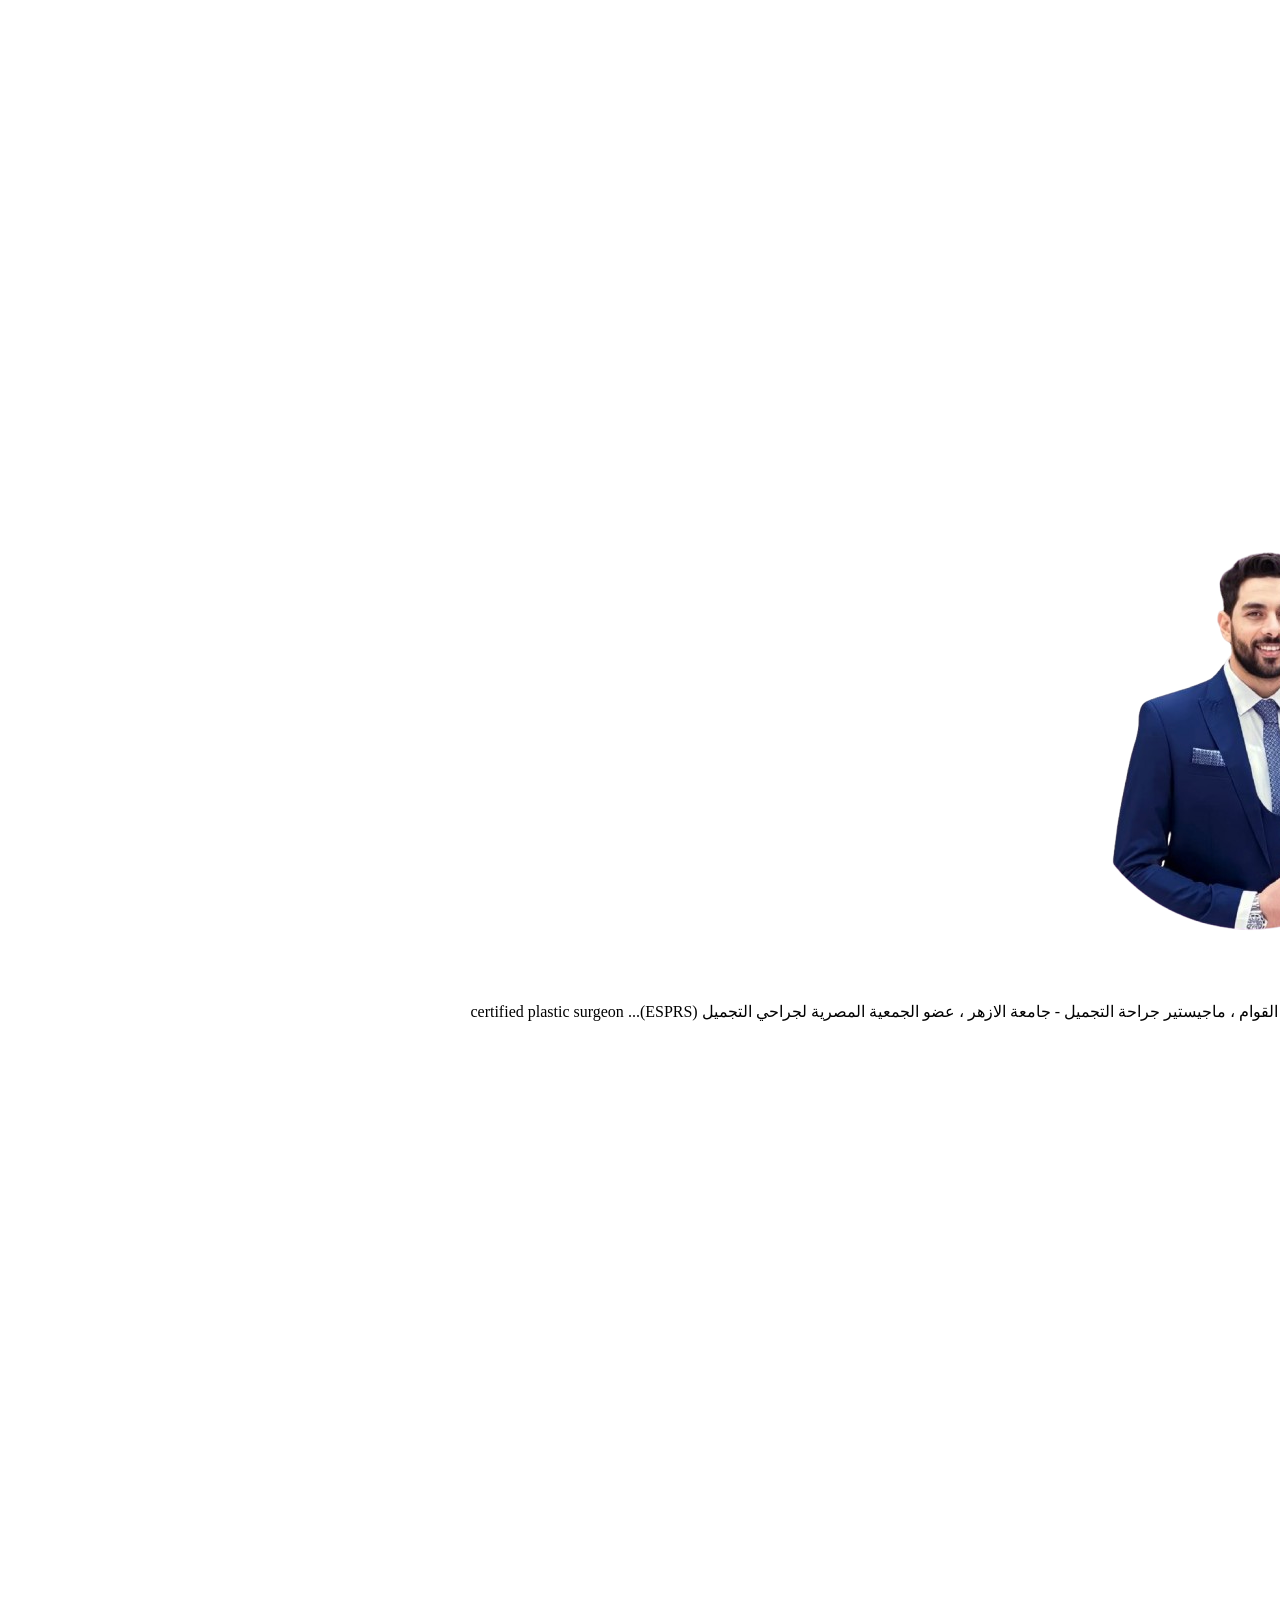
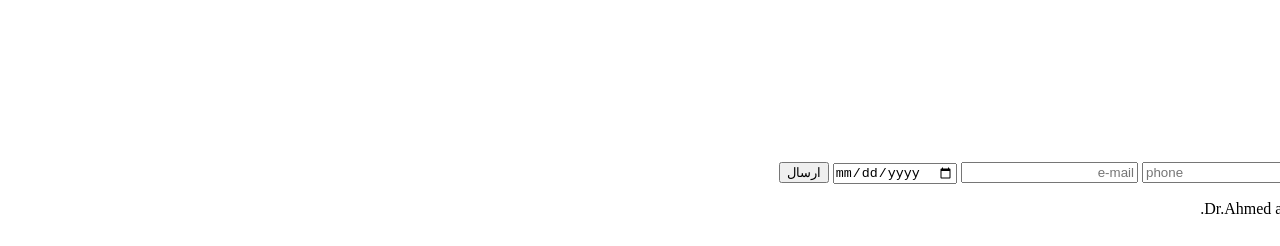
==== index.html @ 18685cf0 "Add files via upload" ====
<!DOCTYPE html>
<html lang="en" dir="rtl">
<head>
    <meta charset="UTF-8">
    <meta name="viewport" content="width=device-width, initial-scale=1.0">
    <title>Dr.Ahmed aborawash | Clinic</title>
    <link rel="icon" href="favicon.ico" type="image/x-icon">
    <link rel="preconnect" href="https://fonts.googleapis.com">
    <link rel="preconnect" href="https://fonts.gstatic.com" crossorigin>
    <link href="https://fonts.googleapis.com/css2?family=Cairo:wght@300;400;600;700&display=swap" rel="stylesheet">
    <link rel="stylesheet" href="https://cdnjs.cloudflare.com/ajax/libs/font-awesome/6.4.0/css/all.min.css">
    <link rel="stylesheet" href="css/style.css">
</head>
<body>

    <div id="loader" class="loader">
        <div class="loader-content">
            <div class="logo-spin">
                <img src="logo.png" alt="Logo" class="logo-img">
            </div>
            <p>Dr.Ahmed aborawash</p>
        </div>
    </div>

    <header id="header">
        <nav class="navbar" id="navbar">
  <div class="logo">أخصائي جراحات تجميلية</div>

  <ul class="nav-links" id="navLinks">
    <li><a href="#home">الصفحة الرئيسية</a></li>
    <li><a href="#about">عنا</a></li>
    <li><a href="#services">خدماتنا</a></li>
    <li><a href="#gallery">معرض الصور</a></li>
    <li><a href="#reviews">آراء عملائنا</a></li>
    <li><a href="#contact">للتواصل</a></li>
  </ul>

  <div class="actions">
    <div class="menu-toggle" id="menuToggle">☰</div>
  </div>
</nav>
    </header>

    <section id="home" class="hero">
        <div class="hero-bg"></div>
        <div class="hero-content">
            <div class="hero-text">
                <h1 class="hero-title">
                    <span class="name" data-text="doctor">د/ أحمد ابو رواش</span>
                </h1>
                <img src="banner.png" alt="doctor" class="banner-img">
                <p>أخصائي جراحات التجميل و تنسيق القوام ، ماجيستير جراحة التجميل - جامعة الازهر ، عضو الجمعية المصرية لجراحي التجميل (ESPRS)... certified plastic surgeon</p>
                <div class="hero-buttons">
                    <a href="#services" class="btn-primary">خدماتنا</a>
                    <a href="#contact" class="btn-secondary">تواصل معنا</a>
                </div>
            </div>
    </section>

    <section id="services" class="services">
        <div class="container">
            <h2 class="section-title">خدماتنا</h2>
            <div class="services-grid">
                <div class="service-card" data-aos="fade-up" data-aos-delay="100">
                    <div class="service-icon">
                        <i class="fas fa-magic"></i>
                    </div>
                    <h3>شد الذراعين</h3>
                    <p>كملي جمالك بذراعين مشدودين مع دكتور أبو رواش أخصائي جراحات التجميل وتنسيق القوام بعميلة شد وشفط دهون الذراعين بأحدث التقنيات وأامنها</p>
                    <a href="https://www.instagram.com/dr_ahmed_aborwash?igsh=MWZnNTU5bG1oaXlvdg%3D%3D" class="service-link">اعرف اكتر</a>
                </div>
                <div class="service-card" data-aos="fade-up" data-aos-delay="200">
                    <div class="service-icon">
                        <i class="fas fa-spa"></i>
                    </div>
                    <h3>نحت البطن والخصر</h3>
                    <p>كملي جمالك ببطن مشدود مع دكتور أبو رواش أخصائي جراحات التجميل وتنسيق القوام بعميلة شد وشفط دهون البطن بأحدث التقنيات وأامنها</p>
                    <a href="https://www.instagram.com/dr_ahmed_aborwash?igsh=MWZnNTU5bG1oaXlvdg%3D%3D" class="service-link">اعرف اكتر</a>
                </div>
                <div class="service-card" data-aos="fade-up" data-aos-delay="300">
                    <div class="service-icon">
                        <i class="fas fa-syringe"></i>
                    </div>
                    <h3>حقن الدهون بالمؤخرة والخفسات</h3>
                    <p>كملي جمالك بساقين مشدودتين مع دكتور أبو رواش أخصائي جراحات التجميل وتنسيق القوام بعميلة شد وشفط دهون الساقين بأحدث التقنيات وأامنها</p>
                    <a href="https://www.instagram.com/dr_ahmed_aborwash?igsh=MWZnNTU5bG1oaXlvdg%3D%3D" class="service-link">اعرف اكتر</a>
                </div>
                <div class="service-card" data-aos="fade-up" data-aos-delay="400">
                    <div class="service-icon">
                        <i class="fas fa-cut"></i>
                    </div>
                    <h3>علاج التثدي</h3>
                    <p>نحت الجسم وعلاج التثدي ، تقدر تشوف نتيجة فورية وتتخلص من كل الدهون العنيدة وتغير صحتك للأفضل</p>
                    <a href="https://www.instagram.com/dr_ahmed_aborwash?igsh=MWZnNTU5bG1oaXlvdg%3D%3D" class="service-link">اعرف اكتر</a>
                </div>
            </div>
        </div>
    </section>

    <section id="about" class="about">
        <div class="container">
            <div class="about-content">
                <div class="about-text" data-aos="fade-right">
                    <h2>لماذا نحن؟</h2>
                    <div class="features">
                        <div class="feature">
                            <i class="fas fa-check-circle"></i>
                            <span>خبرة اكثر من 10 سنوات</span>
                        </div>
                        <div class="feature">
                            <i class="fas fa-check-circle"></i>
                            <span>عمل على اعلى مستوى</span>
                        </div>
                        <div class="feature">
                            <i class="fas fa-check-circle"></i>
                            <span>استخدام تقنيات والآت حديثة</span>
                        </div>
                    </div>
                </div>
                <div class="about-image" data-aos="fade-left">
                    <div class="image-container">
                        <img src="doc.png" alt="doc" id="doc-img">
                        <div class="image-overlay"></div>
                    </div>
                </div>
            </div>
        </div>
    </section>

    <section id="reviews" class="reviews">
        <div class="container">
            <h2 class="section-title">آراء العملاء</h2>
            <div class="reviews-grid">
                <div class="review-card" data-aos="fade-up" data-aos-delay="100">
                    <img src="review1.png" alt="Client 1" class="review-avatar">
                </div>
                <div class="review-card" data-aos="fade-up" data-aos-delay="200">
                    <img src="review2.png" alt="Client 2" class="review-avatar">
                </div>
                <div class="review-card" data-aos="fade-up" data-aos-delay="300">
                    <img src="review3.png" alt="Client 3" class="review-avatar">
                </div>
            </div>
        </div>
    </section>


    <section id="gallery" class="gallery">
        <div class="container">
            <h2 class="section-title">معرض الصور</h2>
<div class="gallery-grid">
                <div class="gallery-item" data-aos="zoom-in" data-aos-delay="100">
                    <div class="before-after-item">
                        <div class="before-after-container">
                            <img src="before1.png" alt="Before" class="before-img">
                            <img src="after1.png" alt="After" class="after-img">
                        </div>
                        <div class="before-after-divider"></div>
                        <span class="before-after-label label-before">قبل</span>
                        <span class="before-after-label label-after">بعد</span>
                    </div>
                </div>
                <div class="gallery-item" data-aos="zoom-in" data-aos-delay="200">
                    <div class="before-after-item">
                        <div class="before-after-container">
                            <img src="before2.png" alt="Before" class="before-img">
                            <img src="after2.png" alt="After" class="after-img">
                        </div>
                        <div class="before-after-divider"></div>
                        <span class="before-after-label label-before">قبل</span>
                        <span class="before-after-label label-after">بعد</span>
                    </div>
                </div>
            </div>
        </div>
    </section>

    <section id="contact" class="contact">
        <div class="container">
            <h2 class="section-title">تواصل معنا</h2>
<div class="contact-content">

    <div class="contact-info" data-aos="fade-up">

<div class="contact-item">
                        <a href="https://www.instagram.com/dr_ahmed_aborwash?igsh=MWZnNTU5bG1oaXlvdg%3D%3D">
                           <i class="fa-brands fa-instagram"></i>
                            <div>
                                <h4>Instagram</h4>
                            </div>
                        </a>
                    </div>

                    <div class="contact-item">
                        <a href="https://www.facebook.com/ahmed.abu.rwash.2025/about">
                            <i class="fa-brands fa-facebook-f"></i>
                            <div>
                                <h4>Facebook</h4>
                            </div>
                        </a>
                    </div>

                    <div class="contact-item">
                        <a href="https://www.tiktok.com/@ahmed.abu.rwash?is_from_webapp=1&sender_device=pc">
                            <i class="fa-brands fa-tiktok"></i>
                            <div>
                                <h4>Tik Tok</h4>
                            </div>
                        </a>
                    </div>
                    
                    <div class="contact-item">
                        <a href="tel:01003780132">
                            <i class="fa-solid fa-phone"></i>
                            <div>
                                <h4>Phone</h4>
                                <p>01003780132</p>
                            </div>
                        </a>
                    </div>

                    <div class="contact-item">
                        <a href="">
                            <i class="fa-solid fa-location-arrow"></i>
                            <div>
                                <h4>Visit us</h4>
                                <p>المهندسين - الشيخ زايد - مدينة نصر</p>
                            </div>
                        </a>
                    </div>
                    </div> 

    <form class="contact-form" action="https://api.web3forms.com/submit" method="POST">
        <input type="hidden" name="access_key" value="73cf1df7-fb88-4289-86c2-0d6f5bc6ff9d">
        <input type="text" class="name" name="name" placeholder="name" pattern="[A-Za-zأ-ي\s]+" title="Please enter letters only" required>
        <input type="tel" class="phone" name="phone" placeholder="phone" pattern="[0-9]{10,}" title="Please enter a valid phone number" required>
        <input type="email" class="email" name="email" placeholder="e-mail" required>
        <input type="date" class="date" placeholder="موعد المعاينة">
        <button type="submit" class="btn-primary">ارسال</button>
    </form>

</div>
        </div>
    </section>

    <footer>
        <div class="footer">
            <p>Dr.Ahmed aborawash © | All Rights Reserved.</p>
        </div>
    </footer>

    <script src="https://unpkg.com/aos@2.3.1/dist/aos.js"></script>
    <link rel="stylesheet" href="https://unpkg.com/aos@2.3.1/dist/aos.css">
    <script src="js/main.js"></script>
</body>
</html>
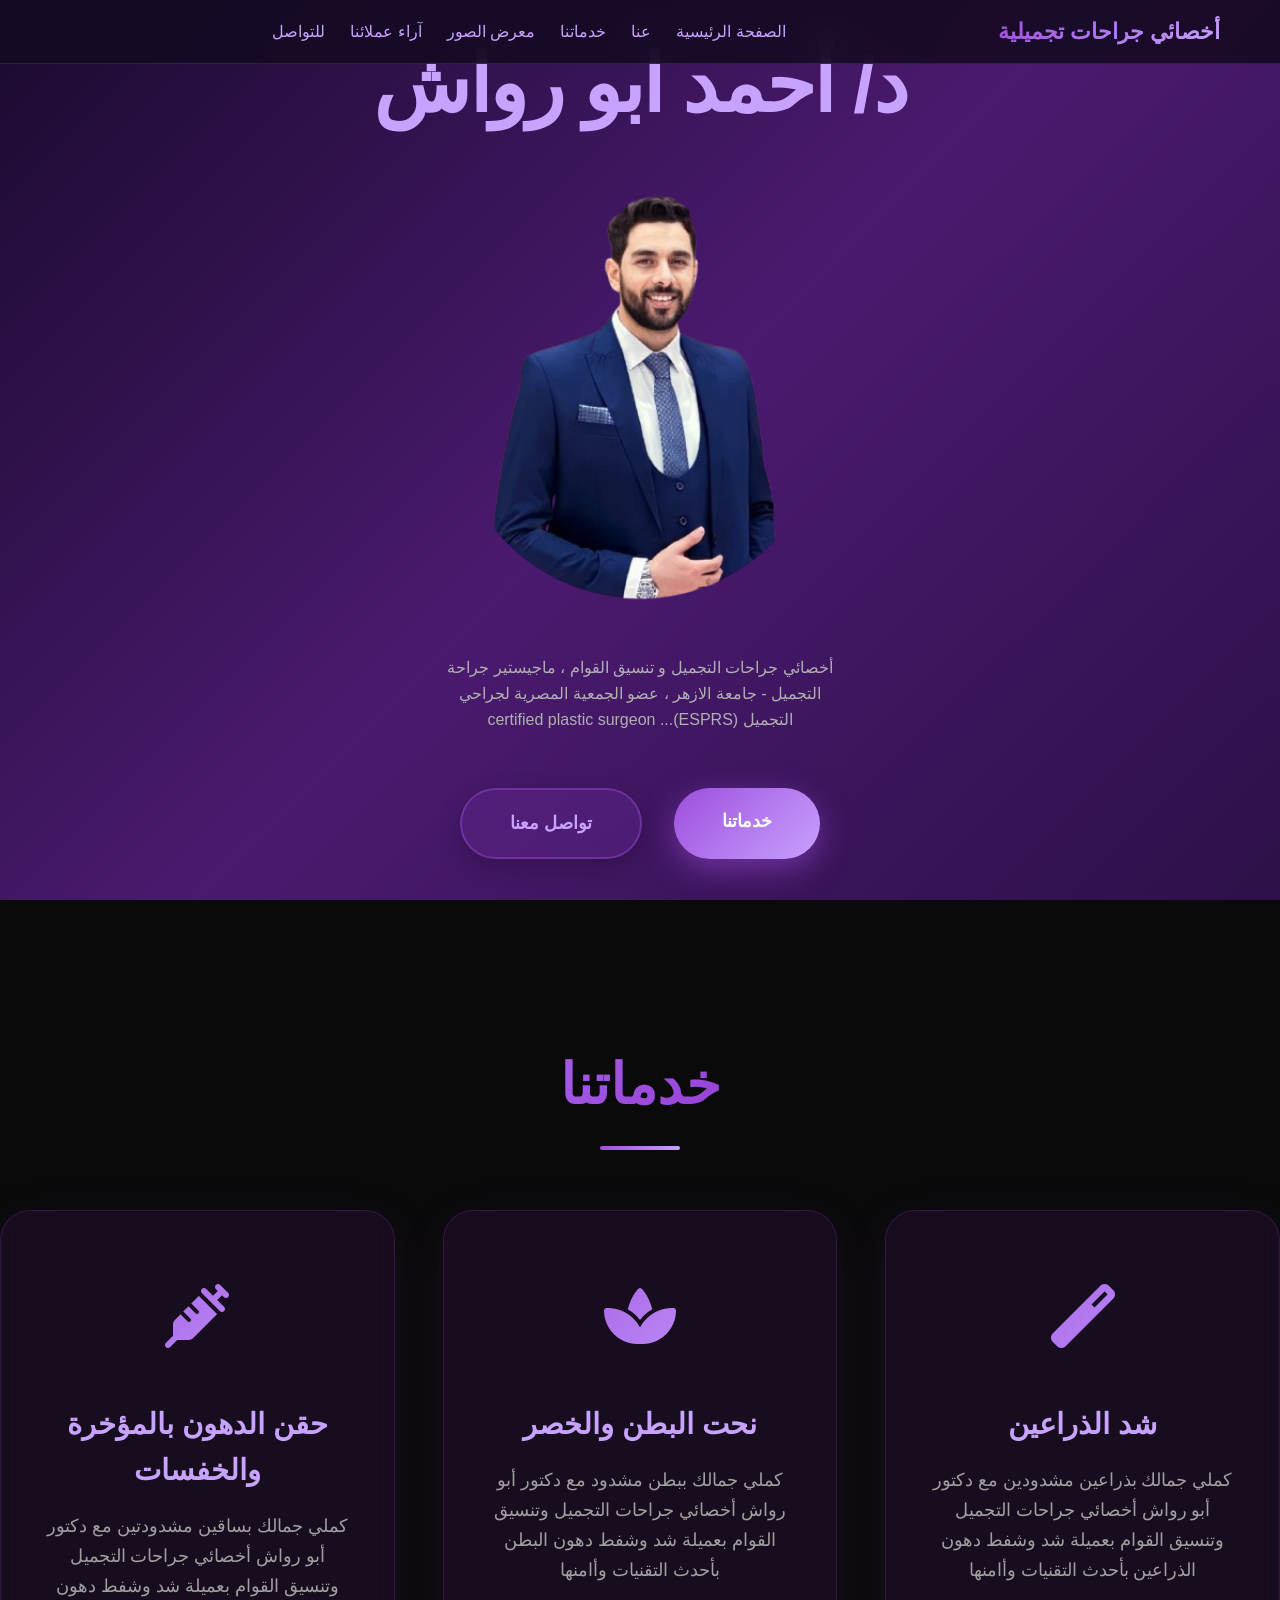
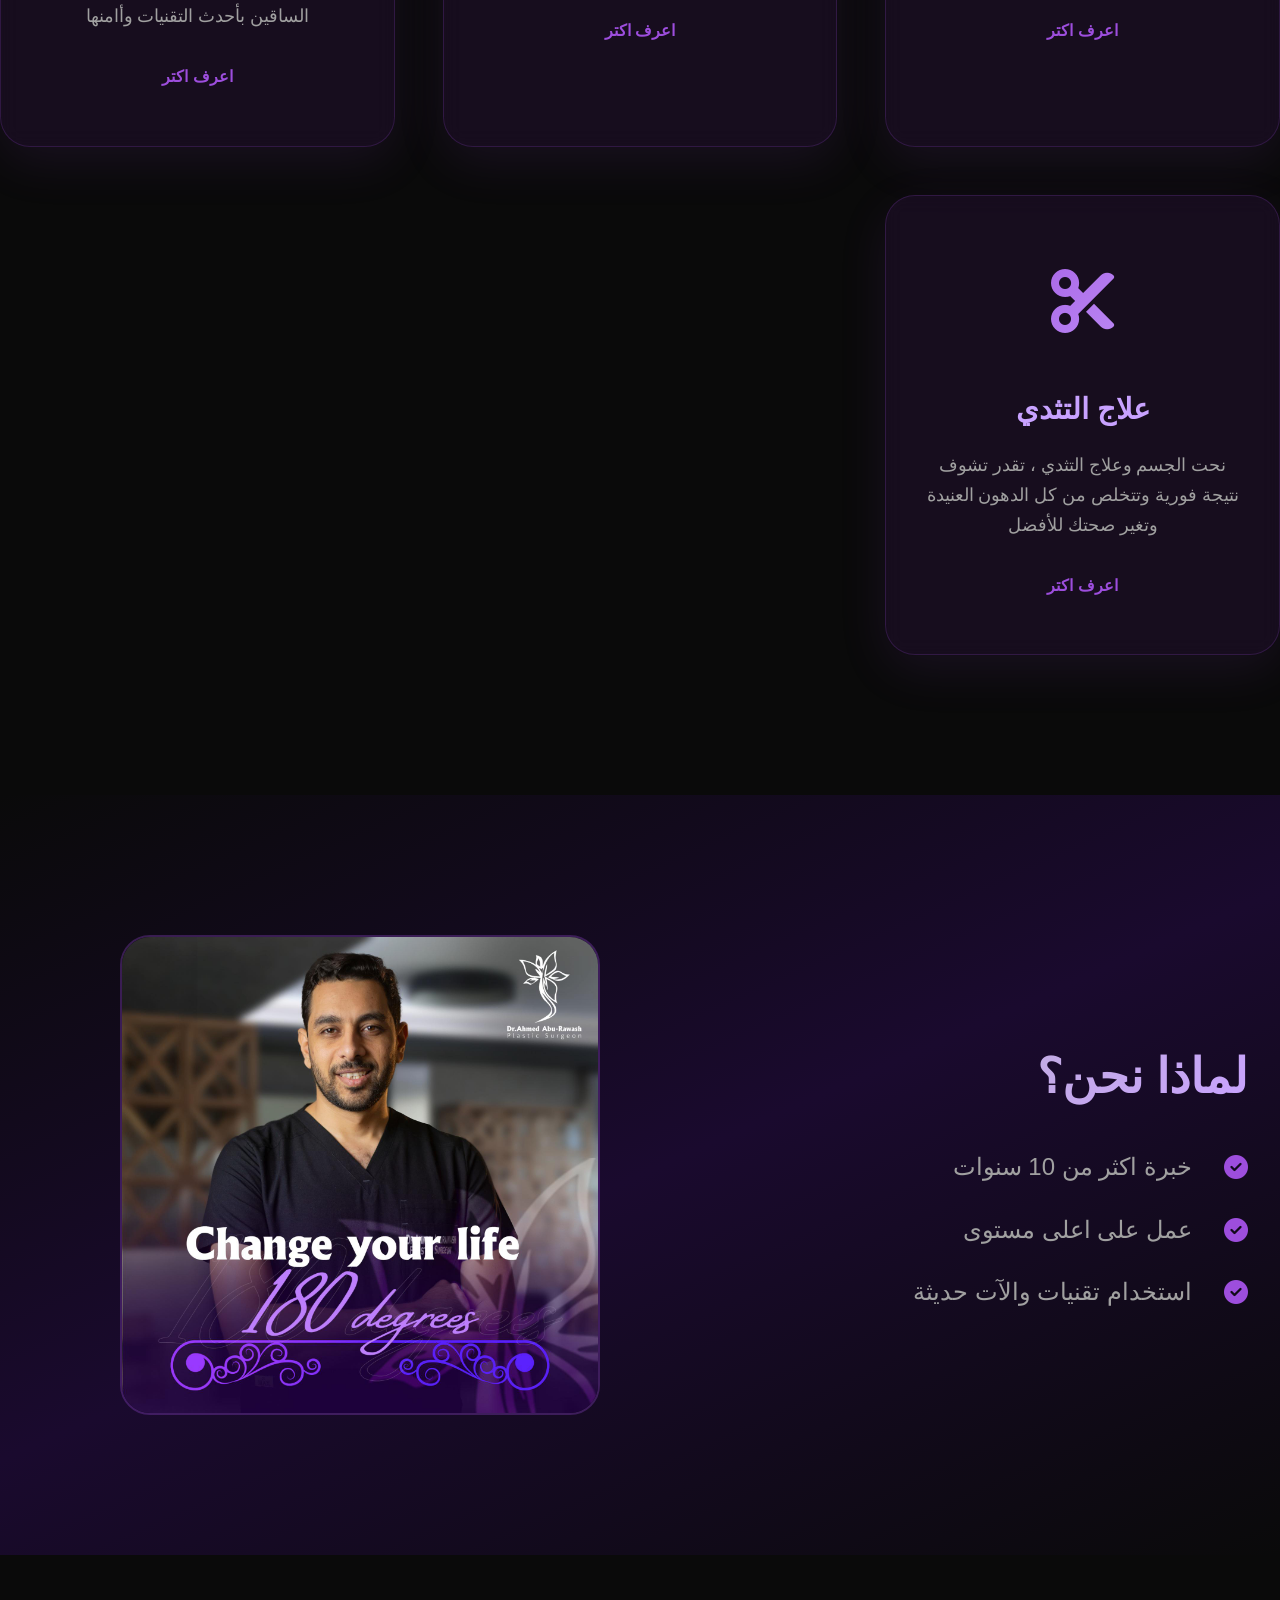
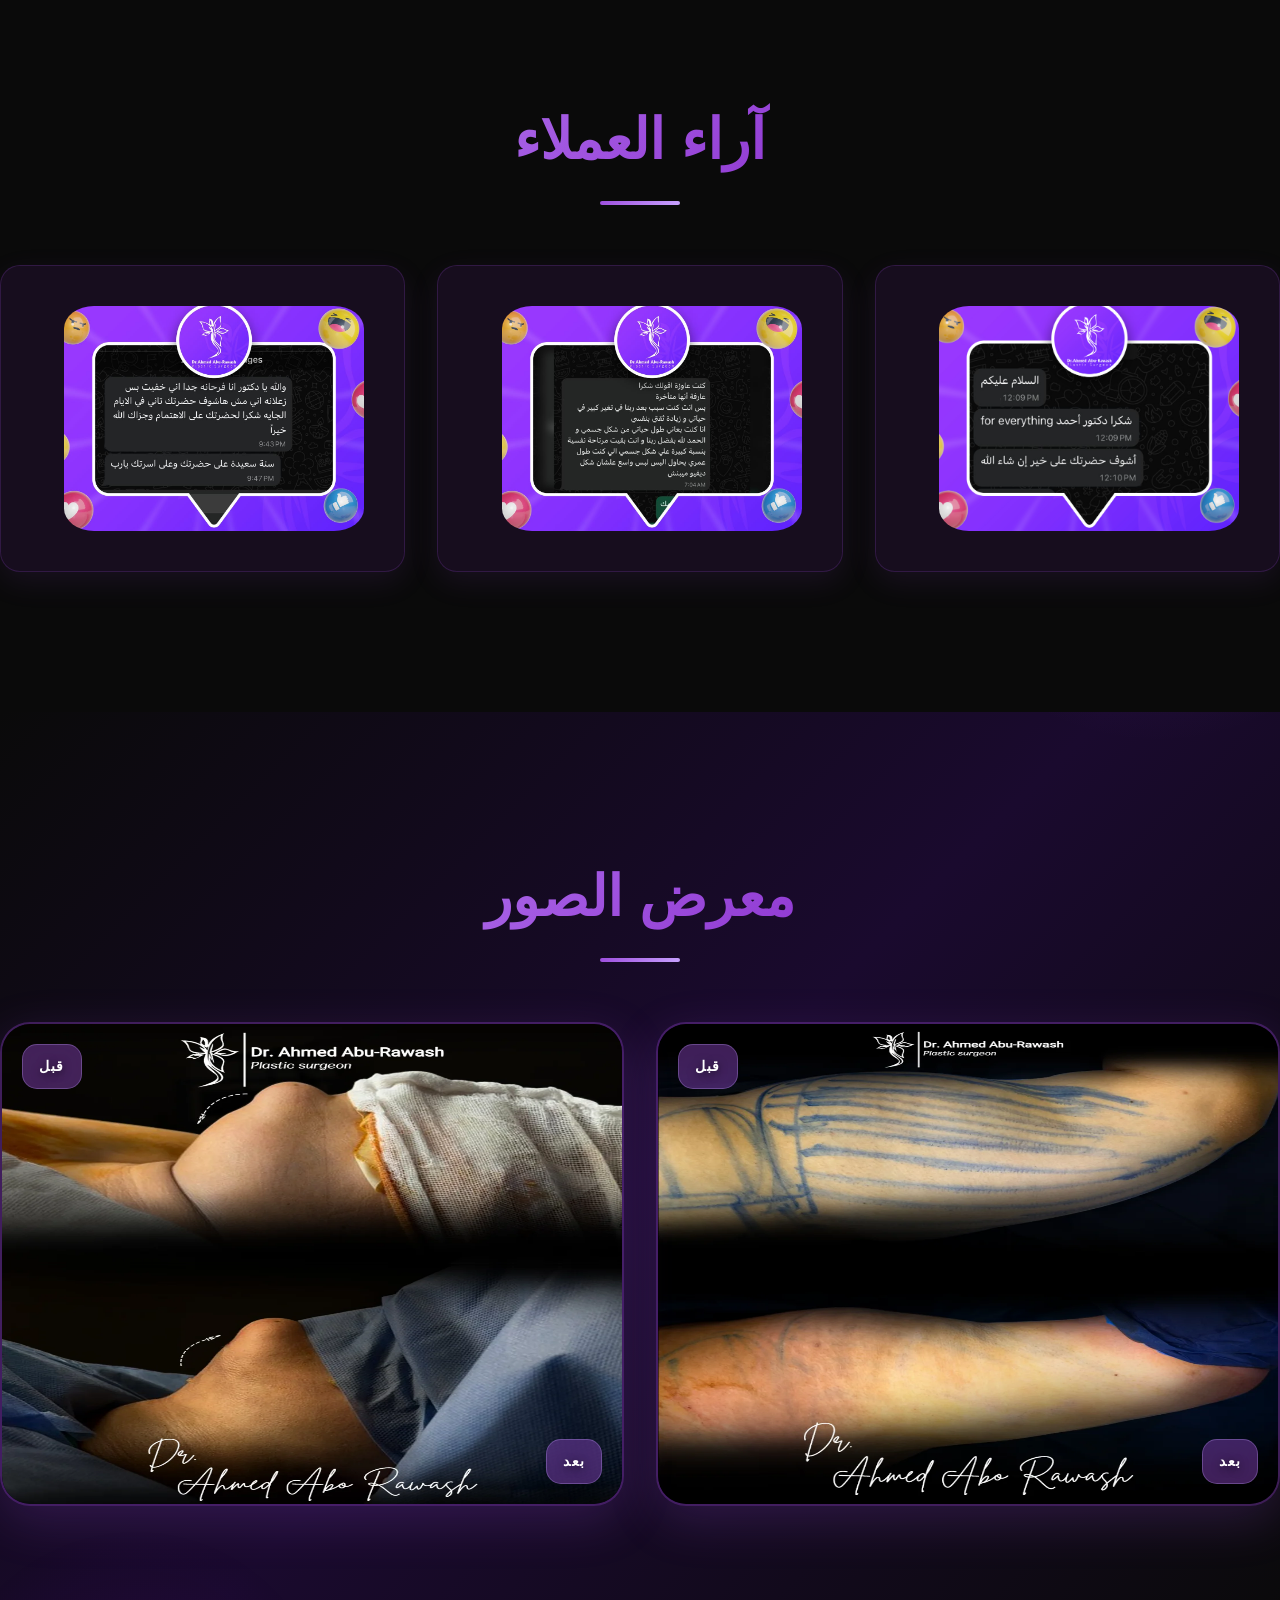
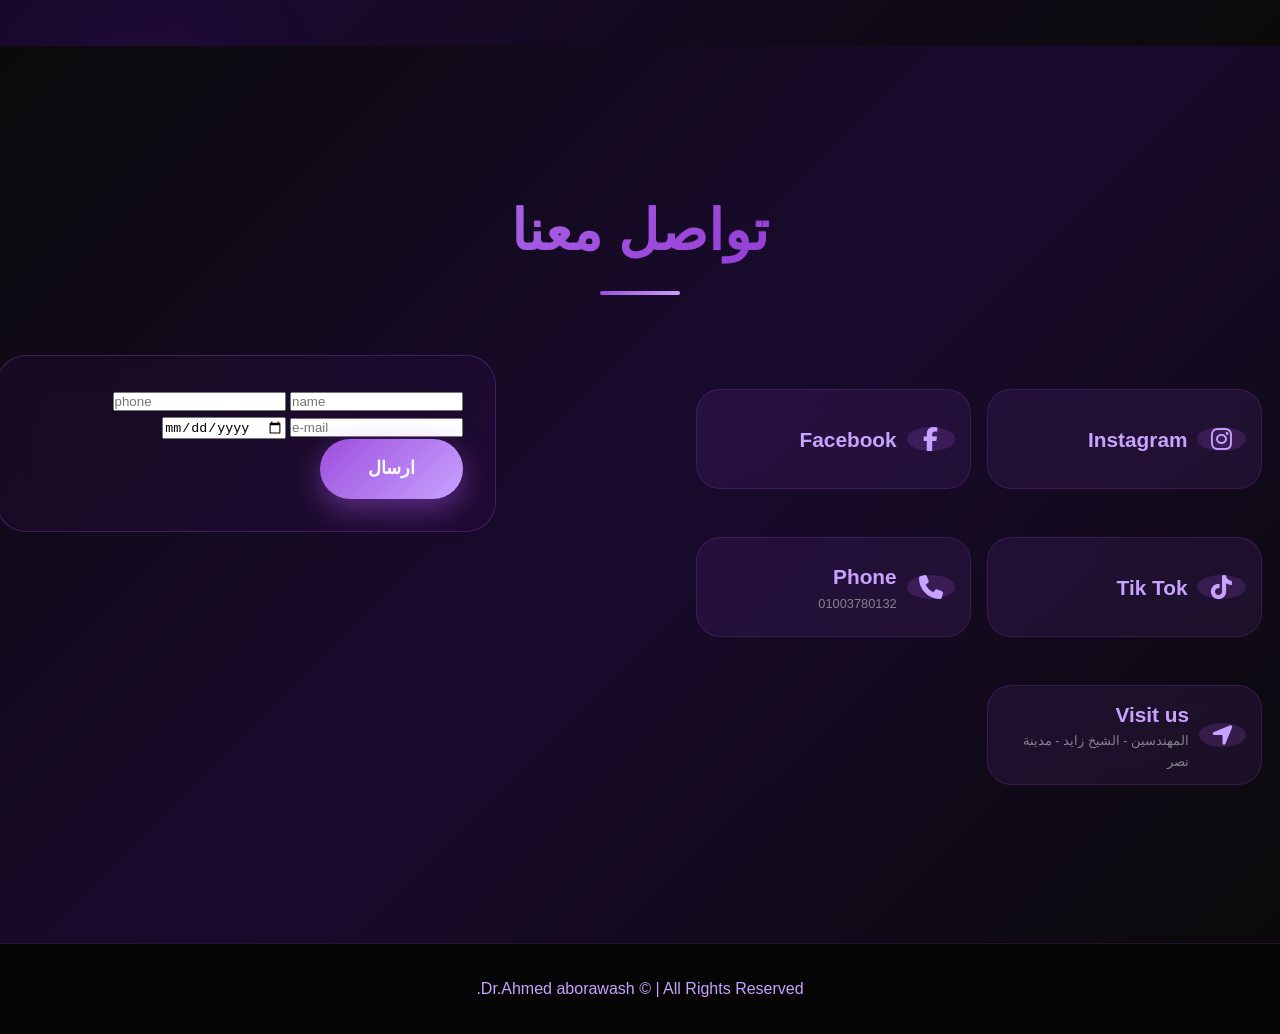
==== commit 19ac88dc: "index.html" ====
--- a/index.html
+++ b/index.html
@@ -9,7 +9,7 @@
     <link rel="preconnect" href="https://fonts.gstatic.com" crossorigin>
     <link href="https://fonts.googleapis.com/css2?family=Cairo:wght@300;400;600;700&display=swap" rel="stylesheet">
     <link rel="stylesheet" href="https://cdnjs.cloudflare.com/ajax/libs/font-awesome/6.4.0/css/all.min.css">
-    <link rel="stylesheet" href="css/style.css">
+    <link rel="stylesheet" href="style.css">
 </head>
 <body>
 
@@ -251,6 +251,6 @@
 
     <script src="https://unpkg.com/aos@2.3.1/dist/aos.js"></script>
     <link rel="stylesheet" href="https://unpkg.com/aos@2.3.1/dist/aos.css">
-    <script src="js/main.js"></script>
+    <script src="main.js"></script>
 </body>
-</html>+</html>
--- a/style.css
+++ b/style.css
@@ -0,0 +1,1213 @@
+* {
+    margin: 0;
+    padding: 0;
+    box-sizing: border-box;
+}
+
+img {
+    max-width: 100%;
+    height: auto;
+    display: block;
+}
+
+body {
+    font-family: 'Cairo', sans-serif;
+    line-height: 1.6;
+    color: #e0e0e0;
+    overflow-x: hidden;
+    background: #0a0a0a;
+}
+
+.loader {
+    position: fixed;
+    top: 0;
+    left: 0;
+    width: 100%;
+    height: 100%;
+    background: linear-gradient(135deg, #4a1a6f, #1a0a2e, #6a2d9e);
+    display: flex;
+    align-items: center;
+    justify-content: center;
+    z-index: 9999;
+    transition: all 0.5s ease-out;
+}
+
+.loader.hidden {
+    opacity: 0;
+    visibility: hidden;
+}
+
+.loader-content {
+    text-align: center;
+    animation: bounceIn 1s ease-out;
+}
+
+.logo-spin {
+    font-size: 5rem;
+    color: #c8a2ff;
+    margin-bottom: 1.5rem;
+}
+
+.logo-img {
+    width: 120px;
+    height: 120px;
+    border-radius: 47%;
+    margin-bottom: -2rem;
+}
+
+.logo-spin i {
+    display: block;
+    text-shadow: 0 0 20px rgba(200,162,255,0.8);
+}
+
+.loader-content p {
+    font-size: 1.5rem;
+    font-weight: 700;
+    color: #c8a2ff;
+    text-shadow: 0 2px 10px rgba(0,0,0,0.3);
+}
+
+@keyframes bounceIn {
+    0% {
+        opacity: 0;
+        transform: scale(0.3);
+    }
+    50% {
+        opacity: 1;
+        transform: scale(1.05);
+    }
+    70% {
+        transform: scale(0.9);
+    }
+    100% {
+        opacity: 1;
+        transform: scale(1);
+    }
+}
+
+#header {
+    position: fixed;
+    top: 0;
+    width: 100%;
+    z-index: 1000;
+    background: rgba(20, 10, 35, 0.9);
+    backdrop-filter: blur(18px);
+    -webkit-backdrop-filter: blur(18px);
+    border-bottom: 1px solid rgba(200,162,255,0.15);
+    transition: 0.3s ease;
+}
+
+.navbar {
+    max-width: 1200px;
+    color: #c8a2ff;
+    margin: auto;
+    padding: 14px 20px;
+    display: flex;
+    justify-content: space-between;
+    align-items: center;
+}
+
+@media (max-width: 768px) {
+    .navbar {
+        padding: 14px 1rem;
+    }
+}
+
+.logo {
+    font-size: 22px;
+    font-weight: 800;
+    background: linear-gradient(135deg, #9d4edd, #c8a2ff);
+    background-clip: text;
+    -webkit-background-clip: text;
+    -webkit-text-fill-color: transparent;
+}
+
+.nav-links {
+    display: flex;
+    color: #c8a2ff;
+    border-radius: 50px;
+    gap: 25px;
+    list-style: none;
+    animation: forwards;    
+}
+
+.nav-links a {
+    text-decoration: none;
+    color: #c8a2ff;
+    font-weight: 500;
+    position: relative;
+}
+
+.nav-links a::after {
+    content: "";
+    position: absolute;
+    bottom: -5px;
+    right: 0;
+    width: 0;
+    height: 2px;
+    background: #9d4edd;
+    transition: 0.3s;
+}
+
+.nav-links a:hover::after {
+    width: 100%;
+}
+
+.nav-links a:hover {
+    color: #9d4edd;
+}
+
+.banner-img {
+    width: 100%;
+    max-width: 100%;
+    position: relative;
+    margin: 1rem auto 0;
+    display: block;
+}
+
+.book-btn:hover {
+    transform: translateY(-2px);
+}
+
+.menu-toggle {
+    display: none;
+    font-size: 26px;
+    cursor: pointer;
+    color: #c8a2ff;
+}
+
+.menu-toggle::after {
+  animation: both;
+}
+
+@media (max-width: 768px) {
+    .nav-links {
+        position: absolute;
+        top: 70px;
+        right: 0;
+        width: 100%;
+        background: #0a0a0a;
+        flex-direction: column;
+        padding: 20px;
+        display: none;
+    }
+
+    .nav-links.active {
+        display: flex;
+    }
+
+    .menu-toggle {
+        display: contents;
+        color: #c8a2ff;
+    }
+
+    .book-btn {
+        display: none;
+    }
+}
+
+/* Mobile Menu */
+.mobile-menu {
+    display: none;
+    flex-direction: column;
+    cursor: pointer;
+    gap: 4px;
+}
+
+.mobile-menu span {
+    width: 28px;
+    height: 3px;
+    background: linear-gradient(135deg, #9d4edd, #c8a2ff);
+    border-radius: 2px;
+    transition: all 0.3s ease;
+}
+
+.mobile-menu.active span:nth-child(1) {
+    transform: rotate(-45deg) translate(6px, 6px);
+}
+
+.mobile-menu.active span:nth-child(2) {
+    opacity: 0;
+}
+
+.mobile-menu.active span:nth-child(3) {
+    transform: rotate(45deg) translate(7px, -5px);
+}
+
+.hero {
+    min-height: 100vh;
+    position: relative;
+    display: flex;
+    align-items: center;
+    justify-content: center;
+    text-align: center;
+    color: white;
+    overflow: hidden;
+}
+
+.hero-bg {
+    position: absolute;
+    top: 0;
+    left: 0;
+    width: 100%;
+    height: 100%;
+    background: linear-gradient(135deg, 
+        #1a0a2e 0%, 
+        #4a1a6f 50%, 
+        #2d1049 100%);
+}
+
+@keyframes gradientShift {
+    0%, 100% { 
+        background-position: 0% 50%; 
+        filter: hue-rotate(0deg);
+    }
+    50% { 
+        background-position: 100% 50%; 
+        filter: hue-rotate(180deg);
+    }
+}
+
+.hero-content {
+    position: relative;
+    z-index: 2;
+    max-width: 900px;
+    padding: 0 2rem;
+}
+
+.hero-title {
+    font-size: 5rem;
+    font-weight: 900;
+    margin-bottom: 2rem;
+    line-height: 1.1;
+    letter-spacing: -2px;
+    color: #c8a2ff;
+}
+
+.char {
+    display: inline-block;
+    opacity: 0;
+    transform: translateY(60px) scale(0.8);
+}
+
+.hero p {
+    font-size: 1rem;
+    margin-bottom: 3.5rem;
+    max-width: 400px;
+    margin-left: auto;
+    margin-right: auto;
+    opacity: 0;
+    transform: translateY(40px);
+    color: #b0b0b0;
+}
+
+.hero-buttons {
+    display: flex;
+    gap: 2rem;
+    justify-content: center;
+    flex-wrap: wrap;
+}
+
+.btn-primary, .btn-secondary {
+    padding: 1.2rem 3rem;
+    border-radius: 60px;
+    text-decoration: none;
+    font-weight: 700;
+    font-size: 1.1rem;
+    transition: all 0.4s cubic-bezier(0.175, 0.885, 0.32, 1.275);
+    border: none;
+    cursor: pointer;
+    position: relative;
+    overflow: hidden;
+}
+
+.btn-primary {
+    background: linear-gradient(135deg, #9d4edd, #c8a2ff);
+    color: white;
+    box-shadow: 0 10px 30px rgba(157,78,221,0.5);
+}
+
+.btn-secondary {
+    background: rgba(157,78,221,0.15);
+    color: #c8a2ff;
+    backdrop-filter: blur(20px);
+    border: 2px solid rgba(157,78,221,0.4);
+    box-shadow: 0 8px 25px rgba(0,0,0,0.2);
+}
+
+.btn-primary:hover, .btn-secondary:hover {
+    transform: translateY(-8px) scale(1.05);
+    box-shadow: 0 20px 50px rgba(0,0,0,0.3);
+}
+
+.btn-primary:active, .btn-secondary:active {
+    transform: translateY(-4px);
+}
+
+.footer {
+max-width: 1000px;
+margin: 0 auto;
+padding: 0 4rem;
+}
+
+.section-title {
+    font-size: 3.5rem;
+    font-weight: 800;
+    text-align: center;
+    margin-bottom: 5rem;
+    background: linear-gradient(135deg, #c8a2ff, #9d4edd, #7209b7);
+    background-clip: text;
+    -webkit-background-clip: text;
+    -webkit-text-fill-color: transparent;
+    position: relative;
+}
+
+.section-title::after {
+    content: '';
+    position: absolute;
+    bottom: -20px;
+    left: 50%;
+    transform: translateX(-50%);
+    width: 80px;
+    height: 4px;
+    background: linear-gradient(135deg, #9d4edd, #c8a2ff);
+    border-radius: 2px;
+}
+
+.services {
+    padding: 140px 0;
+    background: #0a0a0a;
+}
+
+.services-grid {
+    display: grid;
+    -ms-grid-column-align: center;
+    grid-template-columns: repeat(auto-fit, minmax(320px, 1fr));
+    gap: 3rem;
+}
+
+.service-card {
+    background: rgba(74, 26, 111, 0.2);
+    backdrop-filter: blur(10px);
+    padding: 3.5rem 2.5rem;
+    border-radius: 30px;
+    text-align: center;
+    box-shadow: 0 15px 50px rgba(157,78,221,0.1);
+    transition: all 0.5s cubic-bezier(0.175, 0.885, 0.32, 1.275);
+    position: relative;
+    overflow: hidden;
+    border: 1px solid rgba(157,78,221,0.2);
+}
+
+.service-card::before {
+    content: '';
+    position: absolute;
+    top: 0;
+    right: -100%;
+    width: 100%;
+    height: 100%;
+    background: linear-gradient(135deg, rgba(157,78,221,0.1), rgba(114, 9, 183,0.1));
+    transition: right 0.6s ease;
+    z-index: 0;
+}
+
+.service-card:hover::before {
+    right: 0;
+}
+
+.service-card:hover {
+    transform: translateY(-20px) scale(1.03);
+    box-shadow: 0 30px 80px rgba(157,78,221,0.25);
+    border-color: rgba(157,78,221,0.4);
+}
+
+.service-icon {
+    font-size: 4rem;
+    background: linear-gradient(135deg, #9d4edd, #c8a2ff);
+    background-clip: text;
+    -webkit-background-clip: text;
+    -webkit-text-fill-color: transparent;
+    margin-bottom: 2rem;
+    position: relative;
+    z-index: 2;
+}
+
+.service-card h3 {
+    font-size: 1.8rem;
+    font-weight: 700;
+    margin-bottom: 1.2rem;
+    color: #c8a2ff;
+    position: relative;
+    z-index: 2;
+}
+
+.service-card p {
+    color: #a0a0a0;
+    font-size: 1.1rem;
+    line-height: 1.7;
+    position: relative;
+    z-index: 2;
+    margin-bottom: 2rem;
+}
+
+.service-link {
+    display: inline-block;
+    color: #9d4edd;
+    font-weight: 600;
+    text-decoration: none;
+    position: relative;
+    z-index: 2;
+    transition: all 0.3s ease;
+}
+
+.service-link:hover {
+    color: #c8a2ff;
+    transform: translateX(-5px);
+}
+
+.reviews {
+    padding: 140px 0;
+    background: #0a0a0a;
+}
+
+.reviews-container {
+    max-width: 1200px;
+    margin: 0 auto;
+    padding: 0 2rem;
+}
+
+.reviews-grid {
+    display: grid;
+    grid-template-columns: repeat(auto-fit, minmax(300px, 1fr));
+    gap: 2rem;
+}
+
+.review-card {
+    background: rgba(74, 26, 111, 0.2);
+    padding: 2.5rem;
+    border-radius: 20px;
+    box-shadow: 0 10px 30px rgba(157,78,221,0.1);
+    transition: all 0.4s ease;
+    position: relative;
+    border: 1px solid rgba(157,78,221,0.2);
+}
+
+.review-card:hover {
+    transform: translateY(-10px);
+    box-shadow: 0 20px 50px rgba(157,78,221,0.2);
+    border-color: rgba(157,78,221,0.4);
+}
+
+.review-stars {
+    color: #c8a2ff;
+    font-size: 1.2rem;
+    margin-bottom: 1rem;
+    letter-spacing: 3px;
+}
+
+.review-text {
+    color: #a0a0a0;
+    font-size: 1rem;
+    line-height: 1.8;
+    margin-bottom: 1.5rem;
+}
+
+.reviewer-info {
+    display: flex;
+    align-items: center;
+    gap: 1rem;
+}
+
+.review-avatar {
+    width: 100%;
+    max-width: 300px;
+    height: auto;
+    aspect-ratio: 4/3;
+    object-fit: cover;
+    border-radius: 10%;
+    background: linear-gradient(135deg, #9d4edd, #c8a2ff);
+    margin-right: 0;
+    color: white;
+    font-weight: 700;
+}
+
+.reviewer-details h4 {
+    margin: 0;
+    color: #c8a2ff;
+    font-size: 1rem;
+    font-weight: 700;
+}
+
+.reviewer-details p {
+    margin: 0.2rem 0 0 0;
+    color: #707070;
+    font-size: 0.9rem;
+}
+
+@media (max-width: 768px) {
+    .reviews {
+        padding: 80px 0;
+    }
+
+    .reviews-grid {
+        grid-template-columns: 1fr;
+    }
+}
+
+.gallery {
+    padding: 140px 0;
+    background: linear-gradient(135deg, #0a0a0a, #1a0a2e, #0a0a0a);
+    position: relative;
+    overflow: hidden;
+}
+
+.gallery::before {
+    content: '';
+    position: absolute;
+    top: -50%;
+    right: -10%;
+    width: 500px;
+    height: 500px;
+    background: radial-gradient(circle, rgba(157,78,221,0.15) 0%, transparent 70%);
+    border-radius: 50%;
+    animation: float 6s ease-in-out infinite;
+}
+
+.gallery::after {
+    content: '';
+    position: absolute;
+    bottom: -30%;
+    left: -5%;
+    width: 400px;
+    height: 400px;
+    background: radial-gradient(circle, rgba(114,9,183,0.1) 0%, transparent 70%);
+    border-radius: 50%;
+    animation: float 8s ease-in-out infinite reverse;
+}
+
+@keyframes float {
+    0%, 100% { transform: translateY(0px); }
+    50% { transform: translateY(30px); }
+}
+
+@keyframes borderPulse {
+    0%, 100% { box-shadow: 0 35px 80px rgba(157,78,221,0.4), 0 0 40px rgba(157,78,221,0.3); border-color: #9d4edd; }
+    50% { box-shadow: 0 35px 80px rgba(157,78,221,0.6), 0 0 60px rgba(157,78,221,0.5); border-color: #c8a2ff; }
+}
+
+.gallery-container {
+    max-width: 1200px;
+    margin: 0 auto;
+    padding: 0 2rem;
+    position: relative;
+    z-index: 1;
+}
+
+.gallery-grid {
+display: grid;
+grid-template-columns: repeat(2, 1fr);
+gap: 2rem;
+margin-top: 3rem;
+}
+
+.gallery-item {
+    position: relative;
+    border-radius: 30px;
+    overflow: hidden;
+    box-shadow: 0 15px 50px rgba(157,78,221,0.2);
+    transition: all 0.6s cubic-bezier(0.34, 1.56, 0.64, 1);
+    border: 2px solid rgba(157,78,221,0.3);
+    background: rgba(74, 26, 111, 0.15);
+    backdrop-filter: blur(10px);
+    perspective: 1200px;
+    transform-style: preserve-3d;
+}
+
+.gallery-item::before {
+    content: '';
+    position: absolute;
+    top: 0;
+    left: 0;
+    right: 0;
+    bottom: 0;
+    background: linear-gradient(135deg, rgba(200,162,255,0.15), transparent);
+    opacity: 0;
+    transition: opacity 0.5s ease;
+    z-index: 2;
+}
+
+.gallery-item:hover::before {
+    opacity: 1;
+}
+
+.gallery-item:hover {
+    box-shadow: 0 35px 80px rgba(157,78,221,0.4), 0 0 40px rgba(157,78,221,0.3);
+    border-color: #9d4edd;
+    animation: borderPulse 2s infinite;
+}
+
+.before-after-item {
+position: relative;
+width: 100%;
+overflow: hidden;
+background: #1a0a2e;
+border-radius: 28px;
+}
+
+.before-img {
+width: 100%;
+height: 240px;
+object-fit: fill;
+    object-position: center;
+    display: flex;
+    transition: transform 0.6s ease;
+}
+
+.gallery-item:hover .before-img {
+    transform: scale(1.08);
+    filter: grayscale(30%) opacity(0.7);
+}
+
+.after-img {
+    position: relative;
+    width: 100%;
+height: 240px;
+object-fit: fill;
+    object-position: center;
+    display: flex;
+    transition: transform 0.6s ease;
+}
+
+.gallery-item:hover .after-img {
+    transform: scale(1.08);
+    filter: brightness(1.1) sepia(20%);
+}
+
+.before-after-divider {
+    position: absolute;
+    left: 0;
+    right: 0;
+    height: 4px;
+    width: 100%;
+    background: linear-gradient(90deg, transparent, #c8a2ff, transparent);
+    opacity: 0;
+    transition: opacity 0.5s ease;
+    z-index: 3;
+    box-shadow: 0 0 20px rgba(200,162,255,0.6);
+}
+
+.gallery-item:hover .before-after-divider {
+    opacity: 1;
+    animation: dividerSlide 1.5s ease-in-out;
+}
+
+.before-after-label {
+    position: absolute;
+    font-weight: 700;
+    font-size: 0.9rem;
+    color: #fff;
+    text-shadow: 0 2px 8px rgba(0, 0, 0, 0.6);
+    z-index: 4;
+    padding: 10px 16px;
+    background: rgba(157,78,221,0.4);
+    backdrop-filter: blur(12px);
+    border-radius: 15px;
+    letter-spacing: 1.2px;
+    border: 1px solid rgba(200,162,255,0.3);
+    transition: all 0.4s ease;
+}
+
+.label-before {
+    top: 20px;
+    left: 20px;
+}
+
+.label-after {
+    bottom: 20px;
+    right: 20px;
+}
+
+.gallery-item:hover .before-after-label {
+    background: rgba(157,78,221,0.6);
+    border-color: rgba(200,162,255,0.6);
+}
+
+@media (max-width: 1024px) {
+    .gallery-grid {
+        grid-template-columns: repeat(2, 1fr);
+        gap: 1.5rem;
+    }
+}
+
+@media (max-width: 768px) {
+    .gallery {
+        padding: 80px 0;
+    }
+
+    .gallery-grid {
+        grid-template-columns: 1fr;
+        gap: 2rem;
+        max-width: 500px;
+        margin: 0 auto;
+    }
+
+    .gallery-container {
+        padding: 0 1rem;
+    }
+
+    .before-img, .after-img {
+        object-fit: cover;
+        height: 200px;
+    }
+
+    .before-after-label {
+        font-size: 0.8rem;
+        padding: 8px 12px;
+    }
+}
+
+/* ============================================ */
+/* ABOUT SECTION */
+/* ============================================ */
+.about {
+    padding: 140px 0;
+    background: linear-gradient(156deg, #0a0a0a, #1a0a2e, #0a0a0a);
+}
+
+.about-content {
+    display: grid;
+    grid-template-columns: 1fr 1fr;
+    gap: 5rem;
+    align-items: center;
+}
+
+.about-text h2 {
+    font-size: 3rem;
+    list-style: circle;
+    font-weight: 800;
+    margin-right: 2rem;
+    right: -5rem;
+    margin-left: -2rem;
+    left: 5rem;
+    margin-bottom: 2rem;
+    background: linear-gradient(135deg, #bbb9bd, #c8a2ff);
+    background-clip: text;
+    -webkit-background-clip: text;
+    -webkit-text-fill-color: transparent;
+}
+
+.about-text p {
+    font-size: 1.3rem;
+    color: #a0a0a0;
+    line-height: 1.8;
+    margin-bottom: 3rem;
+}
+
+.features {
+    display: flex;
+    flex-direction: column;
+    gap: 1.5rem;
+}
+
+.feature {
+    display: flex;
+    list-style: circle;
+    margin-right: 2rem;
+    right: -5rem;
+    margin-left: -2rem;
+    left: 5rem;
+    align-items: center;
+    gap: 1rem;
+    font-size: 1.5rem;
+    color: #a0a0a0;
+}
+
+.feature i {
+    color: #9d4edd;
+    font-size: 1.5rem;
+    width: 40px;
+}
+
+.about-image {
+    position: relative;
+}
+
+.image-container {
+    position: relative;
+    width: 80%;
+    height: 80%;
+    border-radius: 30px;
+    overflow: hidden;
+    border: 2px solid rgba(157,78,221,0.3);
+}
+
+.image-container img {
+    width: 100%;
+    height: auto;
+    display: block;
+    transition: all 0.5s ease;
+}
+
+/* ============================================ */
+/* CONTACT SECTION */
+/* ============================================ */
+.contact {
+    padding: 140px 0;
+    background: linear-gradient(135deg, #0a0a0a, #1a0a2e, #0a0a0a);
+    color: white;
+    position: relative;
+    overflow: hidden;
+}
+
+.contact::before {
+    position: absolute;
+    top: 0;
+    left: 0;
+    width: 100%;
+    height: 100%;
+    background: url('data:image/svg+xml,<svg xmlns="http://www.w3.org/2000/svg" viewBox="0 0 100 100"><defs><pattern id="grain" width="100" height="100" patternUnits="userSpaceOnUse"><circle cx="25" cy="25" r="1" fill="white" opacity="0.1"/><circle cx="75" cy="75" r="1.5" fill="white" opacity="0.05"/><circle cx="50" cy="10" r="0.8" fill="white" opacity="0.08"/></pattern></defs><rect width="100" height="100" fill="url(%23grain)"/></svg>');
+    opacity: 0.1;
+}
+
+.contact-content {
+    display: grid;
+    grid-template-columns: 47% 60%;
+    gap: 3rem;
+    align-items: start;
+}
+
+.contact-info {
+    display: flex;
+    flex-direction: column;
+    align-items: stretch;
+    gap: 1rem;
+    margin-top: 1rem;
+    padding: 18px;
+}
+
+.contact-item {
+    display: flex;
+    width: 100%;
+    max-width: 300px;
+    margin-right: auto;
+    margin-bottom: 2rem;
+    height: 100px;
+    align-items: center;
+    gap: 1rem;
+    padding: 12px 15px;
+    background: rgba(157,78,221,0.1);
+    border-radius: 24px;
+    backdrop-filter: blur(10px);
+    transition: 0.3s;
+    cursor: pointer;
+    border: 1px solid rgba(157,78,221,0.2);
+}
+
+.contact-info {
+    display: grid;
+    grid-template-columns: 1fr 1fr;
+    gap: 1rem;
+}
+
+.contact-item:hover {
+    transform: scale(1.03);
+    background: rgba(157,78,221,0.2);
+    border-color: rgba(157,78,221,0.4);
+}
+
+.contact-item:hover .contact-icon {
+    background: rgba(157,78,221,0.3);
+    box-shadow: 0 0 15px rgba(157,78,221,0.4);
+}
+
+.contact-item:hover .contact-icon img {
+    filter: drop-shadow(0 0 10px rgba(200,162,255,0.7));
+}
+
+.contact-item:last-child {
+    margin-bottom: 0;
+}
+
+.contact-item i {
+    font-size: 1.5rem;
+    color: #c8a2ff;
+    width: 20%;
+    height: 20%;
+    background: rgba(157,78,221,0.2);
+    border-radius: 50%;
+    display: flex;
+    align-items: center;
+    justify-content: center;
+}
+
+.contact-item i:hover {
+    background: rgba(157,78,221,0.3);
+    box-shadow: 0 0 15px rgba(157,78,221,0.4);
+}
+
+.contact-item i:hover img {
+    filter: drop-shadow(0 0 10px rgba(200,162,255,0.7));
+}
+
+.contact-item i:hover .contact-icon {
+    background: rgba(157,78,221,0.3);
+    box-shadow: 0 0 15px rgba(157,78,221,0.4);
+}
+
+.contact-item i:hover .contact-icon svg {
+    filter: drop-shadow(0 0 10px rgba(200,162,255,0.7));
+}
+
+.contact-icon {
+    font-size: 1rem;
+    width: 20%;
+    height: 20%;
+    background: rgba(157,78,221,0.2);
+    border-radius: 50%;
+    display: flex;
+    align-items: center;
+    justify-content: center;
+    color: #c8a2ff;
+}
+
+.contact-icon svg {
+    width: 15%;
+    height: 15%;
+    object-fit: scale-down;
+    filter: drop-shadow(0 0 5px rgba(200,162,255,0.5));
+}
+
+.contact-item h4 {
+    font-size: 1.3rem;
+    margin-bottom: 0.3rem;
+    margin: 0;
+    color: #c8a2ff;
+}
+
+.contact-item p {
+    opacity: 0.8;
+    font-size: 0.8rem;
+    color: #a0a0a0;
+}
+
+.contact-item a {
+    text-decoration: none;
+    color: #c8a2ff;
+    display: flex;
+    align-items: center;
+    gap: 10px;
+    width: 100%;
+}
+
+.contact-item a:visited {
+    color: #c8a2ff;
+}
+
+.contact-item a:hover {
+    color: #e0c3ff;
+}
+
+.name {
+    text-align-last: left;
+}
+
+.email {
+    text-align-last: left;
+}
+
+.note {
+    text-align-last: left;
+}
+
+.contact-form {
+    background: rgba(74,26,111,0.15);
+    width: 100%;
+    max-width: 500px;
+    height: auto;
+    margin-left: 0;
+    margin: 0 auto;
+    padding: 2rem;
+    border-radius: 30px;
+    backdrop-filter: blur(20px);
+    border: 1px solid rgba(157,78,221,0.3);
+    animation: appOpen 0.6s cubic-bezier(0.34, 1.56, 0.64, 1) forwards;
+}
+
+@keyframes appOpen {
+    0% {
+        opacity: 0;
+        transform: scale(0.1) translateY(100%);
+        border-radius: 50%;
+    }
+    50% {
+        opacity: 1;
+    }
+    100% {
+        opacity: 1;
+        transform: scale(1) translateY(0);
+        border-radius: 30px;
+    }
+}
+
+.form-group {
+    margin-bottom: 2rem;
+    position: relative;
+}
+
+.form-group input,
+.form-group textarea {
+    width: 100%;
+    padding: 1.5rem 1.5rem 1.5rem 1rem;
+    background: rgba(157,78,221,0.1);
+    border: 1px solid rgba(157,78,221,0.3);
+    border-radius: 15px;
+    color: #c8a2ff;
+    font-size: 1.1rem;
+    transition: all 0.3s ease;
+    outline: none;
+}
+
+.form-group input::placeholder,
+.form-group textarea::placeholder {
+    color: rgba(200,162,255,0.5);
+}
+
+.form-group input:focus,
+.form-group textarea:focus {
+    background: rgba(157,78,221,0.2);
+    border-color: rgba(157,78,221,0.6);
+    box-shadow: 0 0 20px rgba(157,78,221,0.3);
+}
+
+.form-group textarea {
+    resize: vertical;
+    min-height: 150px;
+}
+
+.submit-btn {
+    background: linear-gradient(135deg, #9d4edd, #c8a2ff);
+    color: #0a0a0a;
+    padding: 1.2rem 3rem;
+    border: none;
+    border-radius: 50px;
+    font-weight: 700;
+    font-size: 1.1rem;
+    cursor: pointer;
+    transition: all 0.3s ease;
+    width: 100%;
+}
+
+.submit-btn:hover {
+    transform: translateY(-3px);
+    box-shadow: 0 10px 30px rgba(157,78,221,0.5);
+}
+
+/* ============================================ */
+/* FOOTER */
+/* ============================================ */
+footer {
+    background: #050505;
+    color: #c8a2ff;
+    text-align: center;
+    padding: 2rem;
+    border-top: 1px solid rgba(157,78,221,0.2);
+}
+
+footer p {
+    margin: 0;
+    font-size: 1rem;
+}
+
+/* ============================================ */
+/* RESPONSIVE */
+/* ============================================ */
+@media (max-width: 768px) {
+    .navbar {
+        padding: 14px 1rem;
+    }
+
+    .nav-links {
+        display: none;
+    }
+
+    .mobile-menu {
+        display: flex;
+    }
+
+    .hero-title {
+        font-size: 2.5rem;
+    }
+
+    .hero p {
+        font-size: 1.2rem;
+    }
+
+    .section-title {
+        font-size: 2rem;
+    }
+
+    .about-content,
+    .contact-content {
+        grid-template-columns: 1fr;
+        gap: 3rem;
+    }
+
+    .services-grid {
+        grid-template-columns: 1fr;
+    }
+
+    .contact-form {
+        width: 100%;
+        max-width: 500px;
+        margin: 0 auto !important;
+        padding: 2rem;
+
+.ripple {
+    position: absolute;
+    border-radius: 50%;
+    transform: scale(0);
+    animation: rippleEffect 0.6s linear;
+    background: rgba(157,78,221, 0.4);
+}
+
+@keyframes rippleEffect {
+    to {
+        transform: scale(4);
+        opacity: 0;
+    }
+}
+
+/* ============================================ */
+/* FORM INPUTS INDIRECT STYLING */
+/* ============================================ */
+.contact-form input,
+.contact-form textarea {
+    width: 100%;
+    padding: 1.5rem 1.5rem 1.5rem 1rem;
+    background: rgba(157,78,221,0.1);
+    border: 1px solid rgba(157,78,221,0.3);
+    border-radius: 15px;
+    color: #c8a2ff;
+    font-size: 1.1rem;
+    font-family: 'Cairo', sans-serif;
+    transition: all 0.3s ease;
+    outline: none;
+    margin-bottom: 1.5rem;
+}
+
+.contact-form input::placeholder,
+.contact-form textarea::placeholder {
+    color: rgba(200,162,255,0.5);
+}
+
+.contact-form input:focus,
+.contact-form textarea:focus {
+    background: rgba(157,78,221,0.2);
+    border-color: rgba(157,78,221,0.6);
+    box-shadow: 0 0 20px rgba(157,78,221,0.3);
+}
+
+.contact-form textarea {
+    resize: vertical;
+    min-height: 150px;
+}
